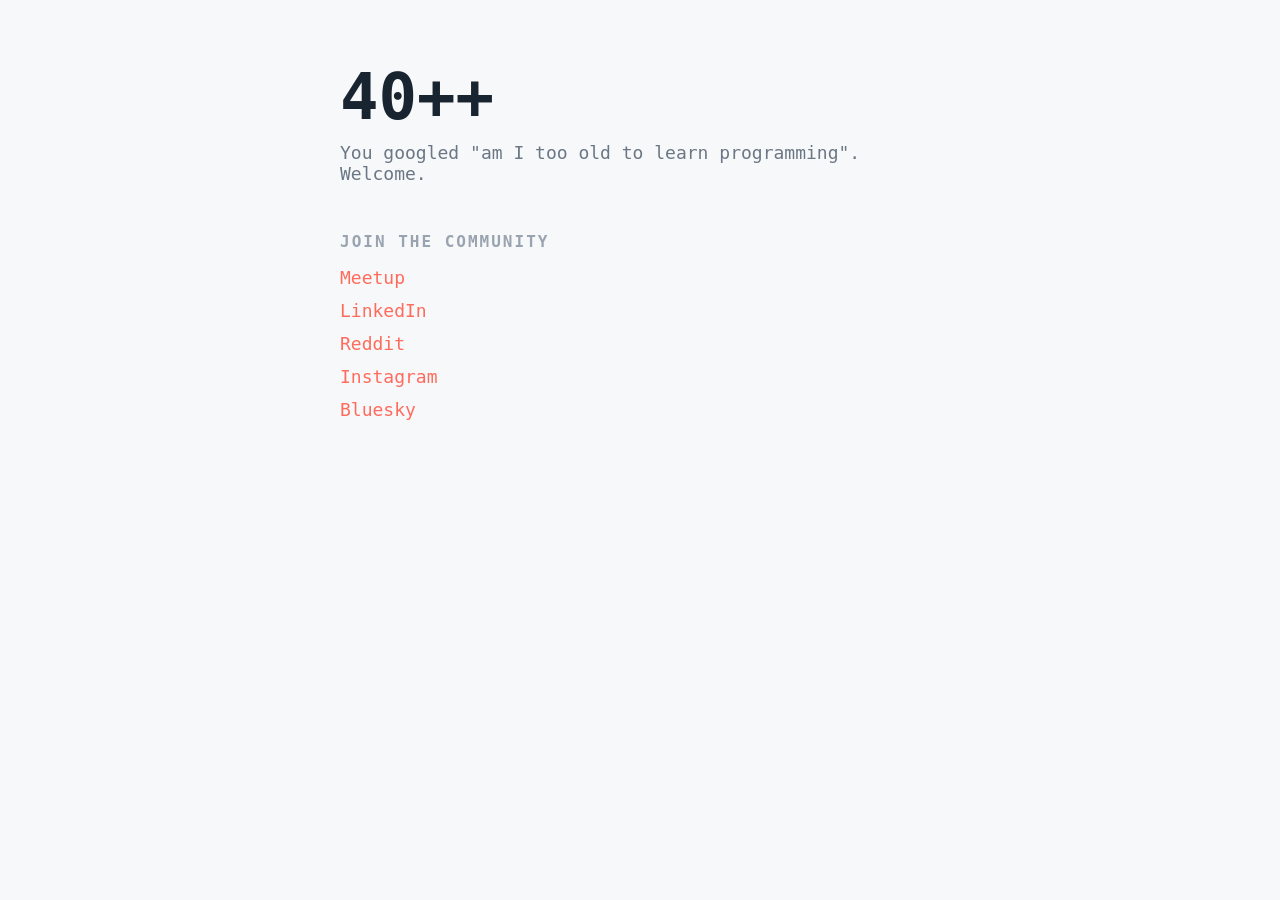
==== index.html @ 02c844f6 "Add homepage with styles" ====
<!DOCTYPE html>
<html lang="en">
    <head>
        <meta charset="UTF-8">
        <meta name="viewport" content="width=device-width, initial-scale=1.0">
        <title>40++</title>
        <link rel="stylesheet" href="style.css">
    </head>
    <body>
        <h1>40++</h1>
        <p>You googled "am I too old to learn programming". Welcome.</p>
        <h2>Join the community</h2>
        <ul>
            <li><a href="https://www.meetup.com/40plusplus">Meetup</a></li>
            <li><a href="https://www.linkedin.com/company/40plusplus">LinkedIn</a></li>
            <li><a href="https://www.reddit.com/r/40plusplus">Reddit</a></li>
            <li><a href="https://www.instagram.com/40plusplusdublin">Instagram</a></li>
            <li><a href="https://bsky.app/profile/40plusplus.org">Bluesky</a></li>
        </ul>
    </body>
</html>
---- style.css ----
body {
    font-family: ui-monospace, monospace;
    max-width: 600px;
    margin: 60px auto;
    padding: 0 20px;
    background: #F7F8FA;
    color: #18242F;
  }

h1 {
    font-size: 64px;
    margin: 0;
  }

p {
    font-size: 18px;
    color: #6B7785;
    margin-top: 8px;
  }

  h2 {
    margin-top: 48px;
    font-size: 16px;
    letter-spacing: 2px;
    text-transform: uppercase;
    color: #9AA4B0;
  }

ul {
    list-style: none;
    padding: 0;
  }

  li {
    margin: 12px 0;
  }

a {
    color: #FF6B5C;
    text-decoration: none;
    font-size: 18px;
  }

a:hover {
    color: #FFB13C;
  }
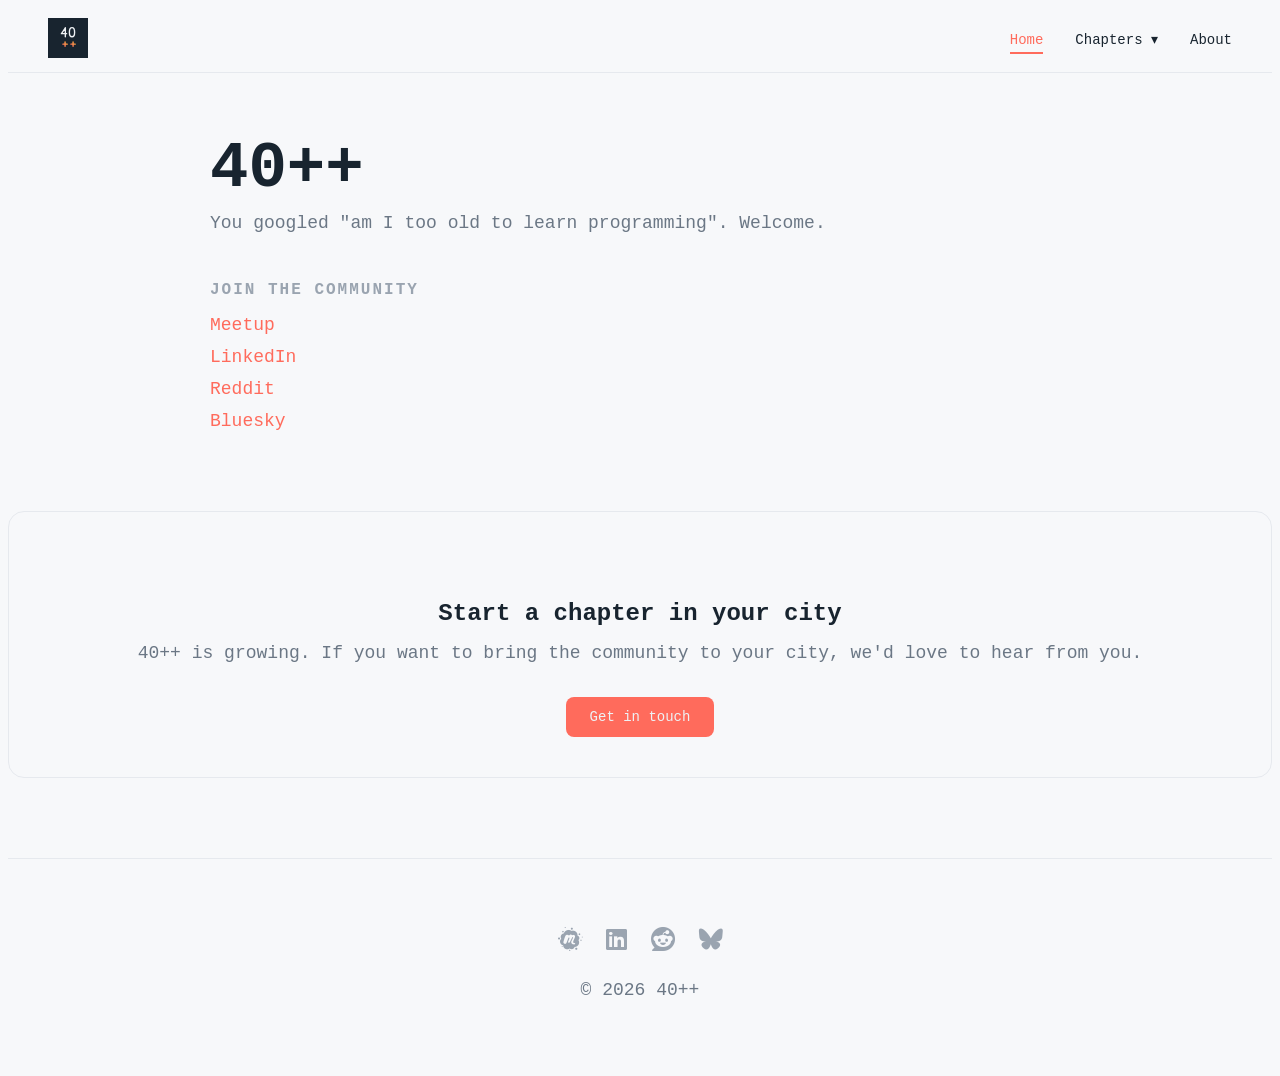
==== commit f06dfa17: "Add nav, footer, Dublin page and styling improvements" ====
--- a/index.html
+++ b/index.html
@@ -1,12 +1,33 @@
 <!DOCTYPE html>
 <html lang="en">
-    <head>
-        <meta charset="UTF-8">
-        <meta name="viewport" content="width=device-width, initial-scale=1.0">
-        <title>40++</title>
-        <link rel="stylesheet" href="style.css">
-    </head>
-    <body>
+
+<head>
+    <meta charset="UTF-8">
+    <meta name="viewport" content="width=device-width, initial-scale=1.0">
+    <title>40++</title>
+    <link rel="stylesheet" href="style.css">
+    <link rel="stylesheet" href="https://cdnjs.cloudflare.com/ajax/libs/font-awesome/6.6.0/css/all.min.css">
+</head>
+
+<body>
+    <header>
+        <nav>
+            <a href="/" class="logo">
+                <img src="images/40plusplus-logo-avatar.svg" alt="40++">
+            </a>
+            <ul>
+                <li><a href="/" class="active">Home</a></li>
+                <li class="dropdown">
+                    <a href="#">Chapters ▾</a>
+                    <ul class="dropdown-menu">
+                    <li><a href="/dublin">Dublin</a></li>
+                    </ul>
+                    </li>
+                <li><a href="/about">About</a></li>
+            </ul>
+        </nav>
+    </header>
+    <main>
         <h1>40++</h1>
         <p>You googled "am I too old to learn programming". Welcome.</p>
         <h2>Join the community</h2>
@@ -14,8 +35,25 @@
             <li><a href="https://www.meetup.com/40plusplus">Meetup</a></li>
             <li><a href="https://www.linkedin.com/company/40plusplus">LinkedIn</a></li>
             <li><a href="https://www.reddit.com/r/40plusplus">Reddit</a></li>
-            <li><a href="https://www.instagram.com/40plusplusdublin">Instagram</a></li>
             <li><a href="https://bsky.app/profile/40plusplus.org">Bluesky</a></li>
         </ul>
-    </body>
+    </main>
+</body>
+
+<section class="contact">
+  <h2>Start a chapter in your city</h2>
+  <p>40++ is growing. If you want to bring the community to your city, we'd love to hear from you.</p>
+  <a href="mailto:hello@40plusplus.org">Get in touch</a>
+</section>
+
+<footer>
+    <ul>
+        <li><a href="https://www.meetup.com/40plusplus" aria-label="Meetup"><i class="fa-brands fa-meetup"></i></a></li>
+        <li><a href="https://www.linkedin.com/company/40plusplus" aria-label="LinkedIn"><i class="fa-brands fa-linkedin"></i></a></li>
+        <li><a href="https://www.reddit.com/r/40plusplus" aria-label="Reddit"><i class="fa-brands fa-reddit"></i></a></li>
+        <li><a href="https://bsky.app/profile/40plusplus.org" aria-label="Bluesky"><i class="fa-brands fa-bluesky"></i></a></li>
+    </ul>
+    <p>© 2026 40++</p>
+</footer>
+
 </html>
--- a/style.css
+++ b/style.css
@@ -1,46 +1,212 @@
 body {
-    font-family: ui-monospace, monospace;
-    max-width: 600px;
-    margin: 60px auto;
-    padding: 0 20px;
-    background: #F7F8FA;
-    color: #18242F;
-  }
+  font-family: ui-monospace, monospace;
+  background: #F7F8FA;
+  color: #18242F;
+}
+
+main {
+  max-width: 860px;
+  margin: 0 auto;
+  padding: 0 40px;
+}
+
+header {
+  border-bottom: 1px solid #E6E9EE;
+  padding: 0 40px;
+  margin-bottom: 60px;
+}
+
+nav {
+  display: flex;
+  align-items: center;
+  justify-content: space-between;
+  height: 64px;
+}
+
+nav .logo img {
+  height: 40px;
+}
+
+nav ul {
+  list-style: none;
+  padding: 0;
+  margin: 0;
+  display: flex;
+  gap: 32px;
+}
+
+nav ul li a {
+  font-size: 14px;
+  color: #18242F;
+  text-decoration: none;
+}
+
+nav ul li a:hover {
+  color: #FF6B5C;
+}
 
 h1 {
-    font-size: 64px;
-    margin: 0;
-  }
+  font-size: clamp(32px, 6vw, 64px);
+  margin: 0;
+}
 
 p {
-    font-size: 18px;
-    color: #6B7785;
-    margin-top: 8px;
-  }
-
-  h2 {
-    margin-top: 48px;
-    font-size: 16px;
-    letter-spacing: 2px;
-    text-transform: uppercase;
-    color: #9AA4B0;
-  }
+  font-size: 18px;
+  color: #6B7785;
+  margin-top: 8px;
+}
+
+h2 {
+  margin-top: 48px;
+  font-size: 16px;
+  letter-spacing: 2px;
+  text-transform: uppercase;
+  color: #9AA4B0;
+}
 
 ul {
-    list-style: none;
-    padding: 0;
-  }
-
-  li {
-    margin: 12px 0;
-  }
+  list-style: none;
+  padding: 0;
+}
+
+li {
+  margin: 12px 0;
+}
 
 a {
-    color: #FF6B5C;
-    text-decoration: none;
-    font-size: 18px;
-  }
+  color: #FF6B5C;
+  text-decoration: none;
+  font-size: 18px;
+}
 
 a:hover {
-    color: #FFB13C;
-  }
+  color: #FFB13C;
+}
+
+footer {
+  border-top: 1px solid #E6E9EE;
+  margin-top: 80px;
+  padding: 40px 20px;
+  text-align: center;
+  color: #9AA4B0;
+  font-size: 14px;
+}
+
+footer ul {
+  display: flex;
+  justify-content: center;
+  gap: 24px;
+  padding: 0;
+  list-style: none;
+  margin: 16px 0;
+}
+
+footer a {
+  color: #9AA4B0;
+  font-size: 14px;
+}
+
+footer a:hover {
+  color: #FF6B5C;
+}
+
+footer a i {
+  font-size: 24px;
+}
+
+.contact {
+  margin-top: 80px;
+  padding: 40px;
+  background: #F7F8FA;
+  border: 1px solid #E6E9EE;
+  border-radius: 16px;
+  text-align: center;
+}
+
+.contact h2 {
+  color: #18242F;
+  text-transform: none;
+  letter-spacing: 0;
+  font-size: 24px;
+}
+
+.contact p {
+  color: #6B7785;
+}
+
+.contact a {
+  display: inline-block;
+  margin-top: 16px;
+  padding: 12px 24px;
+  background: #FF6B5C;
+  color: #EEF1F4;
+  border-radius: 8px;
+  text-decoration: none;
+  font-size: 14px;
+}
+
+.contact a:hover {
+  background: #FFB13C;
+}
+
+nav ul li a.active {
+  color: #FF6B5C;
+  border-bottom: 2px solid #FF6B5C;
+  padding-bottom: 4px;
+}
+
+section {
+  margin-top: 60px;
+}
+
+section h2 {
+  font-size: 18px;
+  letter-spacing: 2px;
+  text-transform: uppercase;
+  color: #9AA4B0;
+  margin-bottom: 16px;
+}
+
+.events {
+  padding: 32px;
+  background: #F7F8FA;
+  border: 1px solid #E6E9EE;
+  border-radius: 16px;
+}
+
+.dropdown {
+  position: relative;
+}
+
+.dropdown-menu {
+  display: none;
+  position: absolute;
+  top: 100%;
+  left: 0;
+  background: #FFFFFF;
+  border: 1px solid #E6E9EE;
+  border-radius: 8px;
+  padding: 8px 0;
+  min-width: 140px;
+  box-shadow: 0 4px 12px rgba(0,0,0,0.08);
+}
+
+.dropdown-menu li {
+  margin: 0;
+}
+
+.dropdown-menu li a {
+  display: block;
+  padding: 8px 16px;
+  font-size: 14px;
+  color: #18242F;
+}
+
+.dropdown-menu li a:hover {
+  color: #FF6B5C;
+  background: #F7F8FA;
+}
+
+.dropdown:hover .dropdown-menu {
+  display: block;
+}
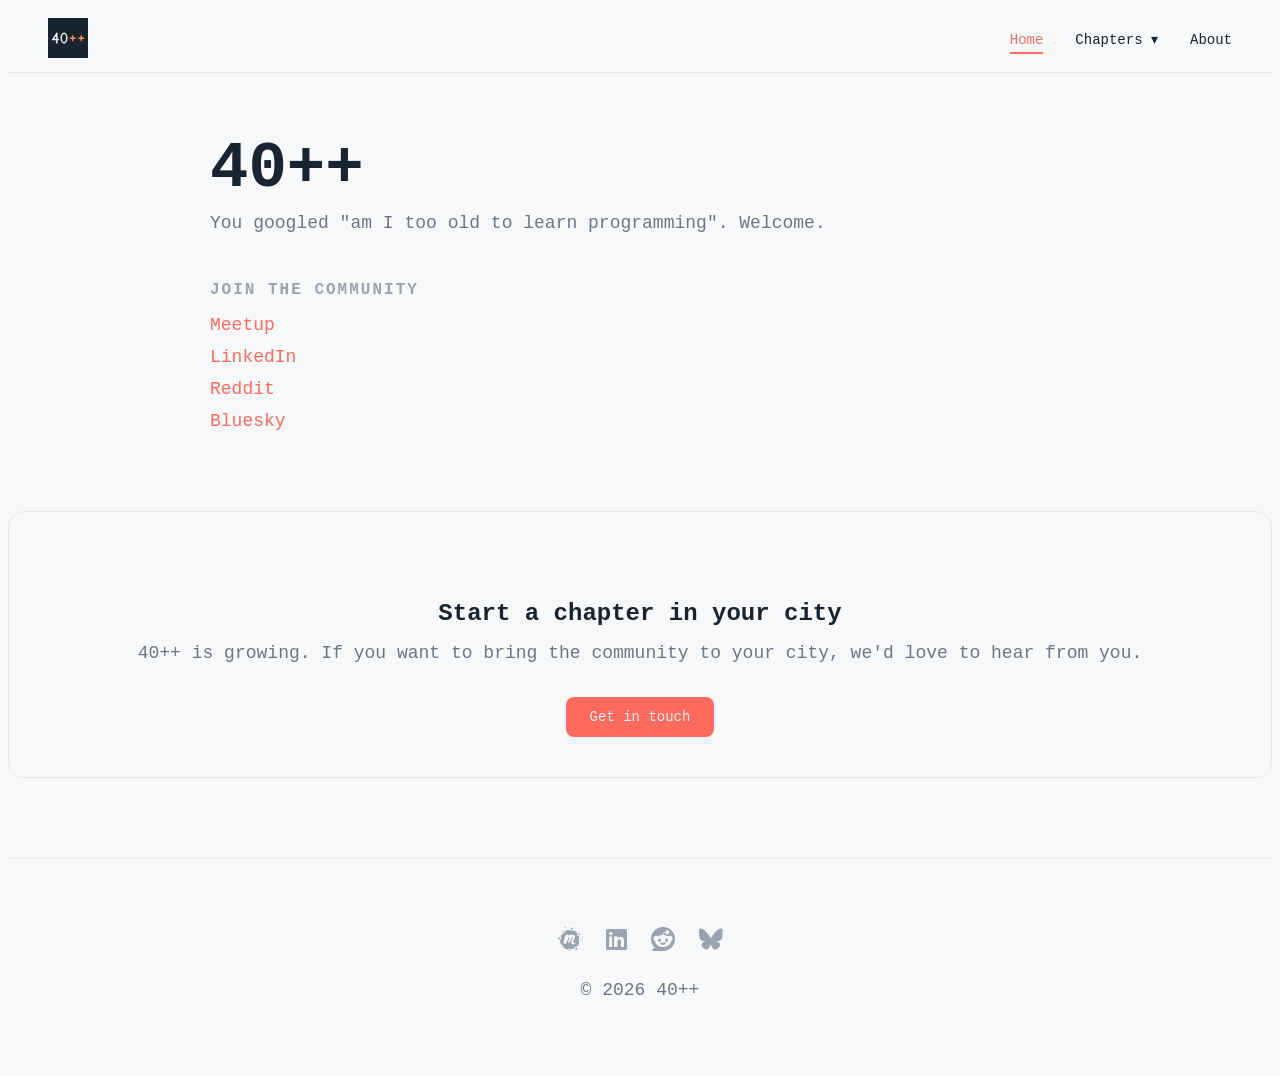
==== commit d1bbb2a8: "Updated the logo image" ====
--- a/index.html
+++ b/index.html
@@ -13,7 +13,7 @@
     <header>
         <nav>
             <a href="/" class="logo">
-                <img src="images/40plusplus-logo-avatar.svg" alt="40++">
+                <img src="images/40plusplus-logo-avatar-inline.svg" alt="40++">
             </a>
             <ul>
                 <li><a href="/" class="active">Home</a></li>
--- a/style.css
+++ b/style.css
@@ -209,4 +209,4 @@
 
 .dropdown:hover .dropdown-menu {
   display: block;
-}+}
